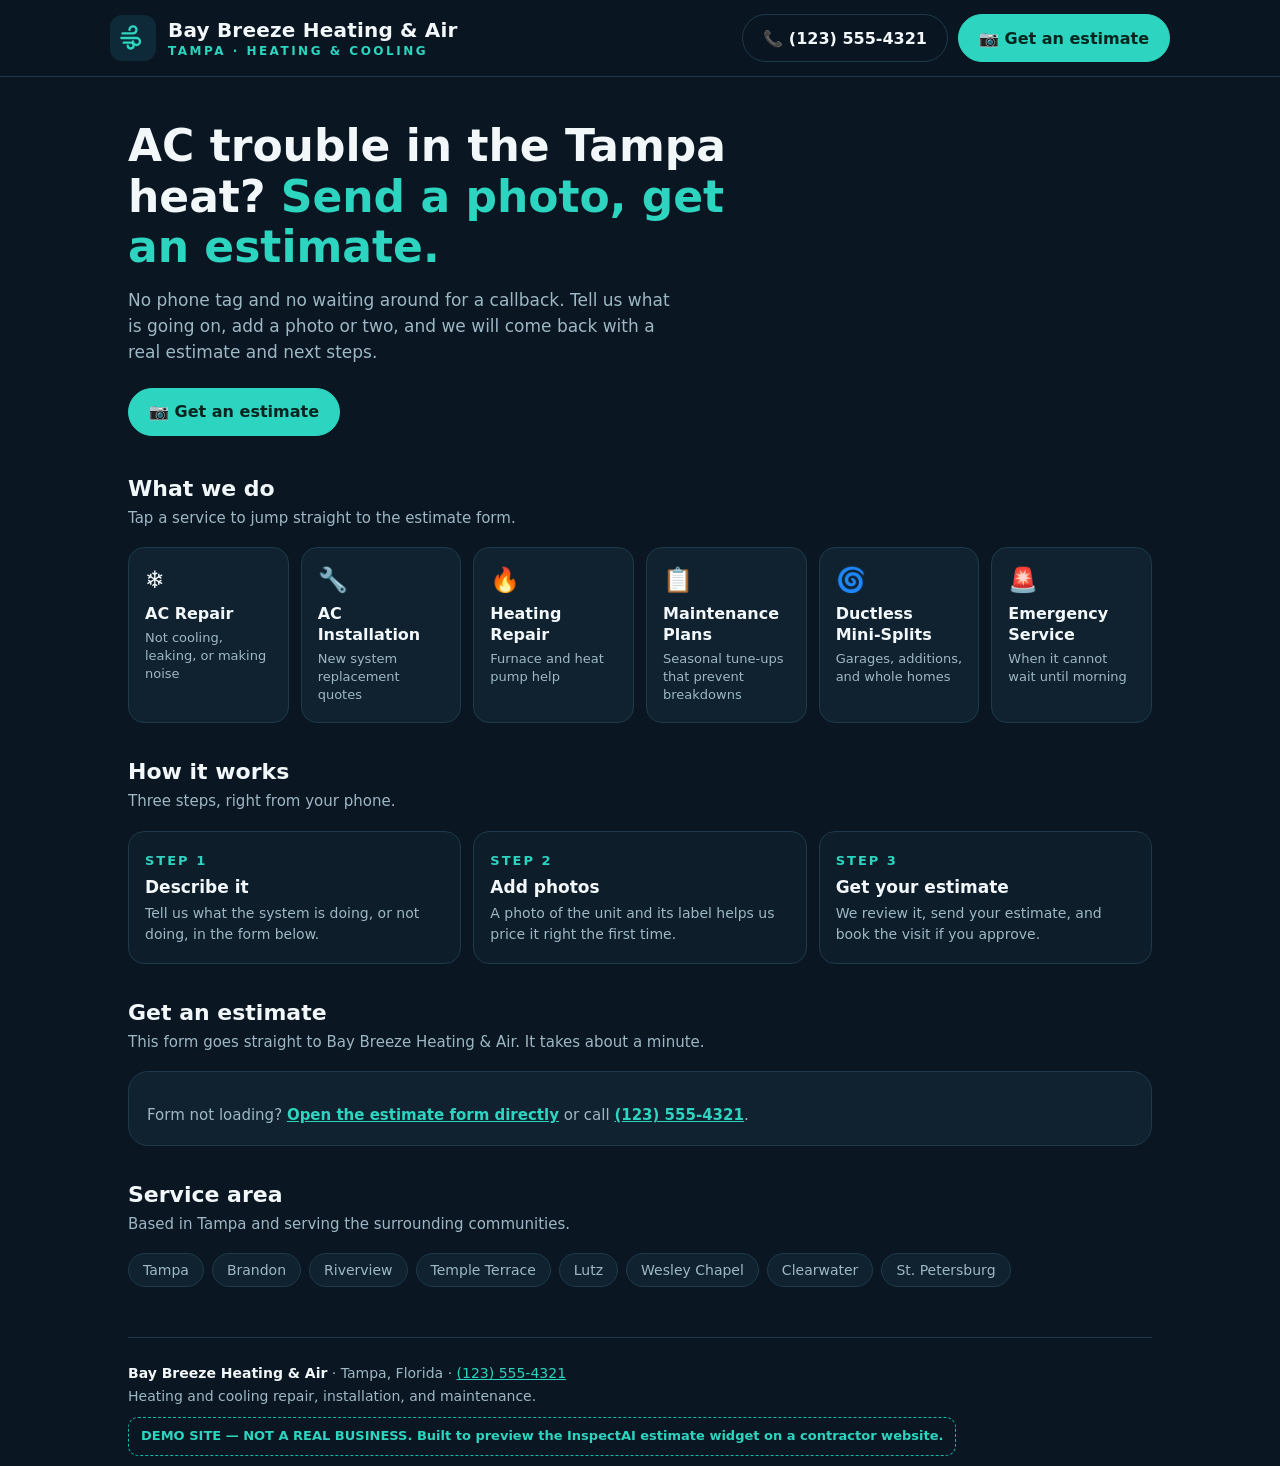
==== index.html @ d7ee794e "Bay Breeze Heating & Air demo site with live InspectAI widget embed" ====
<!DOCTYPE html>
<html lang="en">
<head>
<meta charset="UTF-8">
<meta name="viewport" content="width=device-width, initial-scale=1.0">
<meta name="robots" content="noindex, nofollow">
<title>Bay Breeze Heating &amp; Air — Tampa Heating &amp; Cooling</title>
<style>
  :root{
    --bg:#0a1622; --panel:#10222f; --panel2:#0d1d2a; --line:#1e3a4a;
    --teal:#2dd4bf; --teal-dark:#14b8a6; --text:#f2f7f9; --muted:#9db8c4;
  }
  *{box-sizing:border-box; margin:0; padding:0;}
  html{scroll-behavior:smooth;}
  body{background:var(--bg); color:var(--text); font-family:system-ui,-apple-system,"Segoe UI",Roboto,Helvetica,Arial,sans-serif; padding-bottom:86px;}
  a{color:inherit;}
  .wrap{max-width:1060px; margin:0 auto; padding:0 18px;}

  header.site{position:sticky; top:0; z-index:20; background:rgba(10,22,34,.96); border-bottom:1px solid var(--line); backdrop-filter:blur(6px);}
  .site-inner{display:flex; flex-wrap:wrap; gap:12px; align-items:center; justify-content:space-between; padding:14px 0;}
  .brand{display:flex; align-items:center; gap:12px; min-width:0;}
  .brand-mark{width:46px; height:46px; border-radius:12px; background:#0e2a38; display:grid; place-items:center; flex:0 0 auto;}
  .brand h1{font-size:20px; font-weight:800; letter-spacing:.2px; line-height:1.15;}
  .brand p{color:var(--teal); font-size:12px; font-weight:700; letter-spacing:2.5px; margin-top:2px;}
  .actions{display:flex; gap:10px; flex-wrap:wrap;}
  .btn{display:inline-flex; align-items:center; gap:8px; min-height:48px; padding:12px 20px; border-radius:999px; font-weight:700; font-size:16px; text-decoration:none; border:1px solid var(--line); cursor:pointer;}
  .btn-call{background:transparent; color:var(--text);}
  .btn-est{background:var(--teal); border-color:var(--teal); color:#06251f;}
  .btn-est:active{background:var(--teal-dark);}

  .hero{padding:44px 0 10px;}
  .hero h2{font-size:34px; line-height:1.15; font-weight:850; max-width:640px;}
  .hero h2 span{color:var(--teal);}
  .hero p{color:var(--muted); font-size:17px; line-height:1.55; margin-top:14px; max-width:560px;}
  .hero .btn{margin-top:22px;}

  section{padding:30px 0 6px;}
  .sec-title{font-size:22px; font-weight:800; margin-bottom:6px;}
  .sec-sub{color:var(--muted); font-size:15px; margin-bottom:18px; line-height:1.5;}

  .grid{display:grid; grid-template-columns:repeat(auto-fit,minmax(150px,1fr)); gap:12px;}
  .card{display:block; background:var(--panel); border:1px solid var(--line); border-radius:16px; padding:18px 16px; text-decoration:none; min-height:96px;}
  .card:active{border-color:var(--teal);}
  .card .ic{font-size:24px; display:block; margin-bottom:10px;}
  .card strong{font-size:16px; display:block; line-height:1.3;}
  .card small{color:var(--muted); font-size:13px; display:block; margin-top:4px; line-height:1.4;}

  .steps{display:grid; grid-template-columns:repeat(auto-fit,minmax(200px,1fr)); gap:12px;}
  .step{background:var(--panel2); border:1px solid var(--line); border-radius:16px; padding:18px 16px;}
  .step b{color:var(--teal); font-size:13px; letter-spacing:2px;}
  .step strong{display:block; font-size:17px; margin:8px 0 6px;}
  .step p{color:var(--muted); font-size:14px; line-height:1.5;}

  .chips{display:flex; flex-wrap:wrap; gap:8px;}
  .chip{border:1px solid var(--line); background:var(--panel); color:var(--muted); border-radius:999px; padding:8px 14px; font-size:14px;}

  .estimate-box{background:var(--panel); border:1px solid var(--line); border-radius:20px; padding:18px;}
  .estimate-box iframe{border-radius:16px;}
  .fallback{margin-top:14px; color:var(--muted); font-size:15px; line-height:1.5;}
  .fallback a{color:var(--teal); font-weight:700;}

  footer{margin-top:44px; border-top:1px solid var(--line); padding:24px 0 10px; color:var(--muted); font-size:14px; line-height:1.6;}
  footer .demo{display:inline-block; margin-top:10px; border:1px dashed var(--teal-dark); color:var(--teal); border-radius:10px; padding:8px 12px; font-size:13px; font-weight:700;}

  .stickybar{position:fixed; left:0; right:0; bottom:0; z-index:30; background:rgba(10,22,34,.97); border-top:1px solid var(--line); padding:10px 14px calc(10px + env(safe-area-inset-bottom)); display:flex; gap:10px;}
  .stickybar a{flex:1; justify-content:center;}
  .stickybar .btn-call{background:#fff; color:#0a1622; border-color:#fff;}
  @media (min-width:760px){ .stickybar{display:none;} body{padding-bottom:0;} .hero h2{font-size:44px;} }
</style>
</head>
<body>

<header class="site">
  <div class="wrap site-inner">
    <div class="brand">
      <div class="brand-mark" aria-hidden="true">
        <svg width="28" height="28" viewBox="0 0 24 24" fill="none" stroke="#2dd4bf" stroke-width="2" stroke-linecap="round"><path d="M3 8h9a3 3 0 1 0-3-3"/><path d="M2 12h13a3 3 0 1 1-3 3"/><path d="M4 16h6a2.5 2.5 0 1 1-2.5 2.5"/></svg>
      </div>
      <div>
        <h1>Bay Breeze Heating &amp; Air</h1>
        <p>TAMPA &middot; HEATING &amp; COOLING</p>
      </div>
    </div>
    <div class="actions">
      <a class="btn btn-call" href="tel:+11235554321">&#128222; (123) 555-4321</a>
      <a class="btn btn-est" href="#estimate">&#128247; Get an estimate</a>
    </div>
  </div>
</header>

<main class="wrap">

  <div class="hero">
    <h2>AC trouble in the Tampa heat? <span>Send a photo, get an estimate.</span></h2>
    <p>No phone tag and no waiting around for a callback. Tell us what is going on, add a photo or two, and we will come back with a real estimate and next steps.</p>
    <a class="btn btn-est" href="#estimate">&#128247; Get an estimate</a>
  </div>

  <section aria-labelledby="services-title">
    <h3 class="sec-title" id="services-title">What we do</h3>
    <p class="sec-sub">Tap a service to jump straight to the estimate form.</p>
    <div class="grid">
      <a class="card" href="#estimate"><span class="ic">&#10052;&#65038;</span><strong>AC Repair</strong><small>Not cooling, leaking, or making noise</small></a>
      <a class="card" href="#estimate"><span class="ic">&#128295;</span><strong>AC Installation</strong><small>New system replacement quotes</small></a>
      <a class="card" href="#estimate"><span class="ic">&#128293;</span><strong>Heating Repair</strong><small>Furnace and heat pump help</small></a>
      <a class="card" href="#estimate"><span class="ic">&#128203;</span><strong>Maintenance Plans</strong><small>Seasonal tune-ups that prevent breakdowns</small></a>
      <a class="card" href="#estimate"><span class="ic">&#127744;</span><strong>Ductless Mini-Splits</strong><small>Garages, additions, and whole homes</small></a>
      <a class="card" href="#estimate"><span class="ic">&#128680;</span><strong>Emergency Service</strong><small>When it cannot wait until morning</small></a>
    </div>
  </section>

  <section aria-labelledby="how-title">
    <h3 class="sec-title" id="how-title">How it works</h3>
    <p class="sec-sub">Three steps, right from your phone.</p>
    <div class="steps">
      <div class="step"><b>STEP 1</b><strong>Describe it</strong><p>Tell us what the system is doing, or not doing, in the form below.</p></div>
      <div class="step"><b>STEP 2</b><strong>Add photos</strong><p>A photo of the unit and its label helps us price it right the first time.</p></div>
      <div class="step"><b>STEP 3</b><strong>Get your estimate</strong><p>We review it, send your estimate, and book the visit if you approve.</p></div>
    </div>
  </section>

  <section id="estimate" aria-labelledby="estimate-title">
    <h3 class="sec-title" id="estimate-title">Get an estimate</h3>
    <p class="sec-sub">This form goes straight to Bay Breeze Heating &amp; Air. It takes about a minute.</p>
    <div class="estimate-box">
      <script src="https://goinspectai.com/inspectai-widget.js" data-tenant="bay-breeze-heating-air-92e1407" async></script>
      <p class="fallback">Form not loading? <a href="https://goinspectai.com/estimate/bay-breeze-heating-air-92e1407">Open the estimate form directly</a> or call <a href="tel:+11235554321">(123) 555-4321</a>.</p>
    </div>
  </section>

  <section aria-labelledby="area-title">
    <h3 class="sec-title" id="area-title">Service area</h3>
    <p class="sec-sub">Based in Tampa and serving the surrounding communities.</p>
    <div class="chips">
      <span class="chip">Tampa</span><span class="chip">Brandon</span><span class="chip">Riverview</span><span class="chip">Temple Terrace</span><span class="chip">Lutz</span><span class="chip">Wesley Chapel</span><span class="chip">Clearwater</span><span class="chip">St. Petersburg</span>
    </div>
  </section>

  <footer>
    <p><strong style="color:var(--text)">Bay Breeze Heating &amp; Air</strong> &middot; Tampa, Florida &middot; <a href="tel:+11235554321" style="color:var(--teal)">(123) 555-4321</a></p>
    <p>Heating and cooling repair, installation, and maintenance.</p>
    <span class="demo">DEMO SITE — NOT A REAL BUSINESS. Built to preview the InspectAI estimate widget on a contractor website.</span>
  </footer>

</main>

<div class="stickybar">
  <a class="btn btn-call" href="tel:+11235554321">&#128222; Call now</a>
  <a class="btn btn-est" href="#estimate">&#128247; Get an estimate</a>
</div>

</body>
</html>
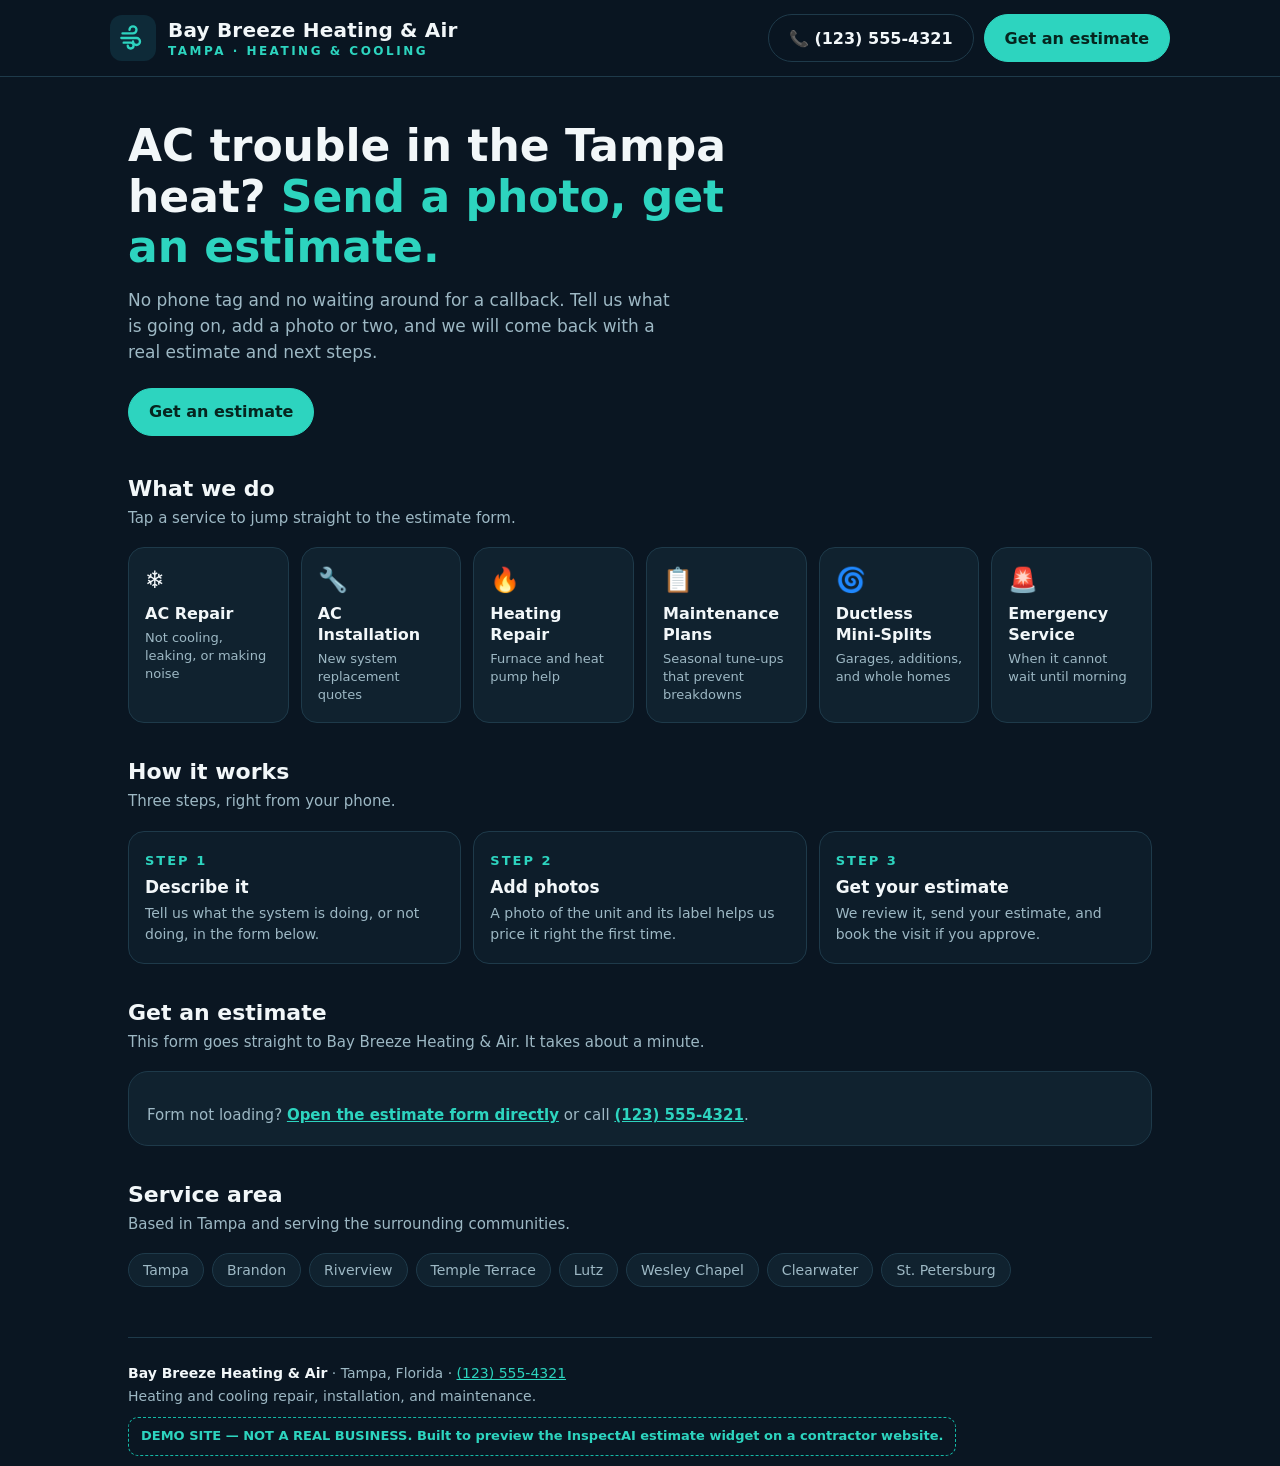
==== commit 2c909df5: "Remove camera emoji from Get an estimate buttons" ====
--- a/index.html
+++ b/index.html
@@ -83,7 +83,7 @@
     </div>
     <div class="actions">
       <a class="btn btn-call" href="tel:+11235554321">&#128222; (123) 555-4321</a>
-      <a class="btn btn-est" href="#estimate">&#128247; Get an estimate</a>
+      <a class="btn btn-est" href="#estimate">Get an estimate</a>
     </div>
   </div>
 </header>
@@ -93,7 +93,7 @@
   <div class="hero">
     <h2>AC trouble in the Tampa heat? <span>Send a photo, get an estimate.</span></h2>
     <p>No phone tag and no waiting around for a callback. Tell us what is going on, add a photo or two, and we will come back with a real estimate and next steps.</p>
-    <a class="btn btn-est" href="#estimate">&#128247; Get an estimate</a>
+    <a class="btn btn-est" href="#estimate">Get an estimate</a>
   </div>
 
   <section aria-labelledby="services-title">
@@ -146,8 +146,10 @@
 
 <div class="stickybar">
   <a class="btn btn-call" href="tel:+11235554321">&#128222; Call now</a>
-  <a class="btn btn-est" href="#estimate">&#128247; Get an estimate</a>
+  <a class="btn btn-est" href="#estimate">Get an estimate</a>
 </div>
+
+<script src="https://goinspectai.com/scout-embed.js" data-scout-site="bay-breeze-heating-air-92e1407" async></script>
 
 </body>
 </html>
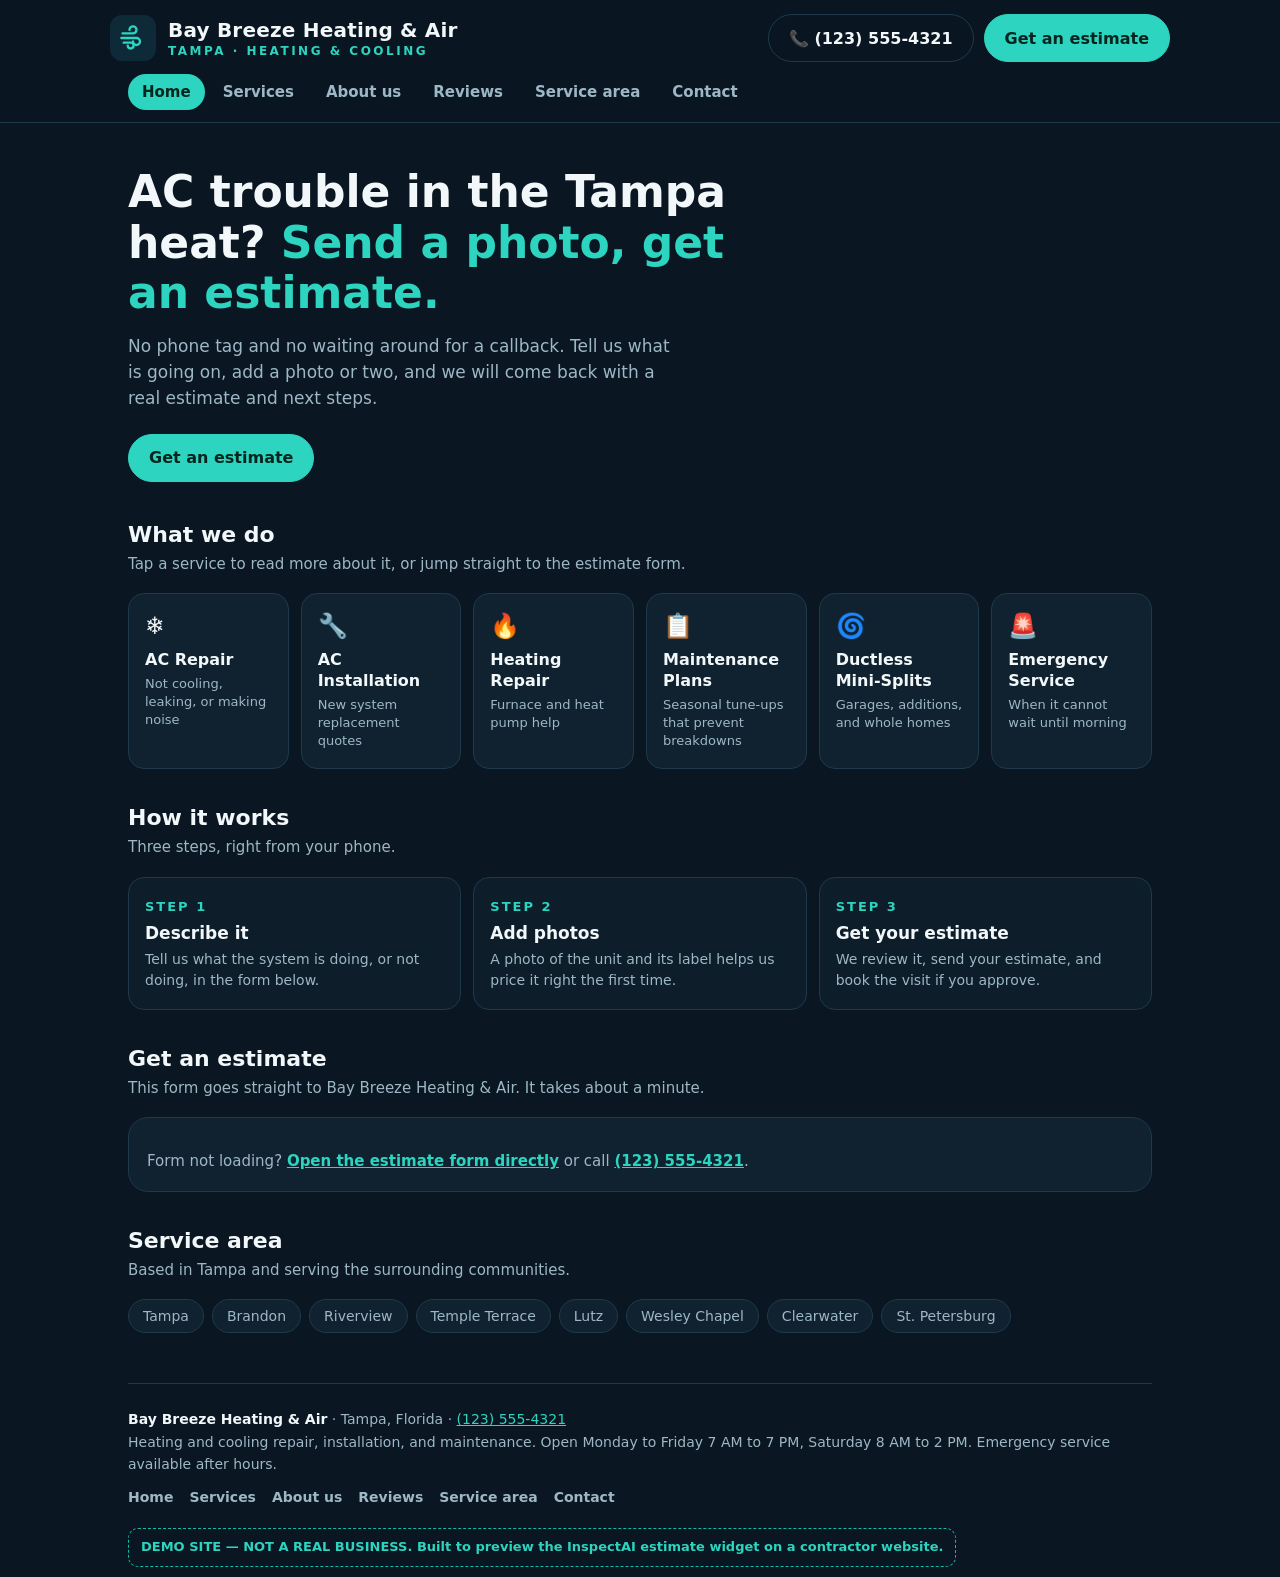
==== commit ed2e8041: "Expand demo into a multi-page site: About, Services, Reviews, Service Area, Contact Shared styles.cs" ====
--- a/index.html
+++ b/index.html
@@ -5,74 +5,13 @@
 <meta name="viewport" content="width=device-width, initial-scale=1.0">
 <meta name="robots" content="noindex, nofollow">
 <title>Bay Breeze Heating &amp; Air — Tampa Heating &amp; Cooling</title>
-<style>
-  :root{
-    --bg:#0a1622; --panel:#10222f; --panel2:#0d1d2a; --line:#1e3a4a;
-    --teal:#2dd4bf; --teal-dark:#14b8a6; --text:#f2f7f9; --muted:#9db8c4;
-  }
-  *{box-sizing:border-box; margin:0; padding:0;}
-  html{scroll-behavior:smooth;}
-  body{background:var(--bg); color:var(--text); font-family:system-ui,-apple-system,"Segoe UI",Roboto,Helvetica,Arial,sans-serif; padding-bottom:86px;}
-  a{color:inherit;}
-  .wrap{max-width:1060px; margin:0 auto; padding:0 18px;}
-
-  header.site{position:sticky; top:0; z-index:20; background:rgba(10,22,34,.96); border-bottom:1px solid var(--line); backdrop-filter:blur(6px);}
-  .site-inner{display:flex; flex-wrap:wrap; gap:12px; align-items:center; justify-content:space-between; padding:14px 0;}
-  .brand{display:flex; align-items:center; gap:12px; min-width:0;}
-  .brand-mark{width:46px; height:46px; border-radius:12px; background:#0e2a38; display:grid; place-items:center; flex:0 0 auto;}
-  .brand h1{font-size:20px; font-weight:800; letter-spacing:.2px; line-height:1.15;}
-  .brand p{color:var(--teal); font-size:12px; font-weight:700; letter-spacing:2.5px; margin-top:2px;}
-  .actions{display:flex; gap:10px; flex-wrap:wrap;}
-  .btn{display:inline-flex; align-items:center; gap:8px; min-height:48px; padding:12px 20px; border-radius:999px; font-weight:700; font-size:16px; text-decoration:none; border:1px solid var(--line); cursor:pointer;}
-  .btn-call{background:transparent; color:var(--text);}
-  .btn-est{background:var(--teal); border-color:var(--teal); color:#06251f;}
-  .btn-est:active{background:var(--teal-dark);}
-
-  .hero{padding:44px 0 10px;}
-  .hero h2{font-size:34px; line-height:1.15; font-weight:850; max-width:640px;}
-  .hero h2 span{color:var(--teal);}
-  .hero p{color:var(--muted); font-size:17px; line-height:1.55; margin-top:14px; max-width:560px;}
-  .hero .btn{margin-top:22px;}
-
-  section{padding:30px 0 6px;}
-  .sec-title{font-size:22px; font-weight:800; margin-bottom:6px;}
-  .sec-sub{color:var(--muted); font-size:15px; margin-bottom:18px; line-height:1.5;}
-
-  .grid{display:grid; grid-template-columns:repeat(auto-fit,minmax(150px,1fr)); gap:12px;}
-  .card{display:block; background:var(--panel); border:1px solid var(--line); border-radius:16px; padding:18px 16px; text-decoration:none; min-height:96px;}
-  .card:active{border-color:var(--teal);}
-  .card .ic{font-size:24px; display:block; margin-bottom:10px;}
-  .card strong{font-size:16px; display:block; line-height:1.3;}
-  .card small{color:var(--muted); font-size:13px; display:block; margin-top:4px; line-height:1.4;}
-
-  .steps{display:grid; grid-template-columns:repeat(auto-fit,minmax(200px,1fr)); gap:12px;}
-  .step{background:var(--panel2); border:1px solid var(--line); border-radius:16px; padding:18px 16px;}
-  .step b{color:var(--teal); font-size:13px; letter-spacing:2px;}
-  .step strong{display:block; font-size:17px; margin:8px 0 6px;}
-  .step p{color:var(--muted); font-size:14px; line-height:1.5;}
-
-  .chips{display:flex; flex-wrap:wrap; gap:8px;}
-  .chip{border:1px solid var(--line); background:var(--panel); color:var(--muted); border-radius:999px; padding:8px 14px; font-size:14px;}
-
-  .estimate-box{background:var(--panel); border:1px solid var(--line); border-radius:20px; padding:18px;}
-  .estimate-box iframe{border-radius:16px;}
-  .fallback{margin-top:14px; color:var(--muted); font-size:15px; line-height:1.5;}
-  .fallback a{color:var(--teal); font-weight:700;}
-
-  footer{margin-top:44px; border-top:1px solid var(--line); padding:24px 0 10px; color:var(--muted); font-size:14px; line-height:1.6;}
-  footer .demo{display:inline-block; margin-top:10px; border:1px dashed var(--teal-dark); color:var(--teal); border-radius:10px; padding:8px 12px; font-size:13px; font-weight:700;}
-
-  .stickybar{position:fixed; left:0; right:0; bottom:0; z-index:30; background:rgba(10,22,34,.97); border-top:1px solid var(--line); padding:10px 14px calc(10px + env(safe-area-inset-bottom)); display:flex; gap:10px;}
-  .stickybar a{flex:1; justify-content:center;}
-  .stickybar .btn-call{background:#fff; color:#0a1622; border-color:#fff;}
-  @media (min-width:760px){ .stickybar{display:none;} body{padding-bottom:0;} .hero h2{font-size:44px;} }
-</style>
+<link rel="stylesheet" href="styles.css">
 </head>
 <body>
 
 <header class="site">
   <div class="wrap site-inner">
-    <div class="brand">
+    <a class="brand" href="index.html">
       <div class="brand-mark" aria-hidden="true">
         <svg width="28" height="28" viewBox="0 0 24 24" fill="none" stroke="#2dd4bf" stroke-width="2" stroke-linecap="round"><path d="M3 8h9a3 3 0 1 0-3-3"/><path d="M2 12h13a3 3 0 1 1-3 3"/><path d="M4 16h6a2.5 2.5 0 1 1-2.5 2.5"/></svg>
       </div>
@@ -80,11 +19,21 @@
         <h1>Bay Breeze Heating &amp; Air</h1>
         <p>TAMPA &middot; HEATING &amp; COOLING</p>
       </div>
-    </div>
+    </a>
     <div class="actions">
       <a class="btn btn-call" href="tel:+11235554321">&#128222; (123) 555-4321</a>
       <a class="btn btn-est" href="#estimate">Get an estimate</a>
     </div>
+  </div>
+  <div class="wrap">
+    <nav class="mainnav" aria-label="Main">
+      <a href="index.html" aria-current="page">Home</a>
+      <a href="services.html">Services</a>
+      <a href="about.html">About us</a>
+      <a href="reviews.html">Reviews</a>
+      <a href="service-area.html">Service area</a>
+      <a href="contact.html">Contact</a>
+    </nav>
   </div>
 </header>
 
@@ -98,14 +47,14 @@
 
   <section aria-labelledby="services-title">
     <h3 class="sec-title" id="services-title">What we do</h3>
-    <p class="sec-sub">Tap a service to jump straight to the estimate form.</p>
+    <p class="sec-sub">Tap a service to read more about it, or jump straight to the estimate form.</p>
     <div class="grid">
-      <a class="card" href="#estimate"><span class="ic">&#10052;&#65038;</span><strong>AC Repair</strong><small>Not cooling, leaking, or making noise</small></a>
-      <a class="card" href="#estimate"><span class="ic">&#128295;</span><strong>AC Installation</strong><small>New system replacement quotes</small></a>
-      <a class="card" href="#estimate"><span class="ic">&#128293;</span><strong>Heating Repair</strong><small>Furnace and heat pump help</small></a>
-      <a class="card" href="#estimate"><span class="ic">&#128203;</span><strong>Maintenance Plans</strong><small>Seasonal tune-ups that prevent breakdowns</small></a>
-      <a class="card" href="#estimate"><span class="ic">&#127744;</span><strong>Ductless Mini-Splits</strong><small>Garages, additions, and whole homes</small></a>
-      <a class="card" href="#estimate"><span class="ic">&#128680;</span><strong>Emergency Service</strong><small>When it cannot wait until morning</small></a>
+      <a class="card" href="services.html#ac-repair"><span class="ic">&#10052;&#65038;</span><strong>AC Repair</strong><small>Not cooling, leaking, or making noise</small></a>
+      <a class="card" href="services.html#ac-installation"><span class="ic">&#128295;</span><strong>AC Installation</strong><small>New system replacement quotes</small></a>
+      <a class="card" href="services.html#heating"><span class="ic">&#128293;</span><strong>Heating Repair</strong><small>Furnace and heat pump help</small></a>
+      <a class="card" href="services.html#maintenance"><span class="ic">&#128203;</span><strong>Maintenance Plans</strong><small>Seasonal tune-ups that prevent breakdowns</small></a>
+      <a class="card" href="services.html#mini-splits"><span class="ic">&#127744;</span><strong>Ductless Mini-Splits</strong><small>Garages, additions, and whole homes</small></a>
+      <a class="card" href="services.html#emergency"><span class="ic">&#128680;</span><strong>Emergency Service</strong><small>When it cannot wait until morning</small></a>
     </div>
   </section>
 
@@ -138,7 +87,10 @@
 
   <footer>
     <p><strong style="color:var(--text)">Bay Breeze Heating &amp; Air</strong> &middot; Tampa, Florida &middot; <a href="tel:+11235554321" style="color:var(--teal)">(123) 555-4321</a></p>
-    <p>Heating and cooling repair, installation, and maintenance.</p>
+    <p>Heating and cooling repair, installation, and maintenance. Open Monday to Friday 7 AM to 7 PM, Saturday 8 AM to 2 PM. Emergency service available after hours.</p>
+    <nav aria-label="Footer">
+      <a href="index.html">Home</a><a href="services.html">Services</a><a href="about.html">About us</a><a href="reviews.html">Reviews</a><a href="service-area.html">Service area</a><a href="contact.html">Contact</a>
+    </nav>
     <span class="demo">DEMO SITE — NOT A REAL BUSINESS. Built to preview the InspectAI estimate widget on a contractor website.</span>
   </footer>
 
--- a/styles.css
+++ b/styles.css
@@ -0,0 +1,102 @@
+:root{
+  --bg:#0a1622; --panel:#10222f; --panel2:#0d1d2a; --line:#1e3a4a;
+  --teal:#2dd4bf; --teal-dark:#14b8a6; --text:#f2f7f9; --muted:#9db8c4;
+}
+*{box-sizing:border-box; margin:0; padding:0;}
+html{scroll-behavior:smooth;}
+body{background:var(--bg); color:var(--text); font-family:system-ui,-apple-system,"Segoe UI",Roboto,Helvetica,Arial,sans-serif; padding-bottom:86px;}
+a{color:inherit;}
+.wrap{max-width:1060px; margin:0 auto; padding:0 18px;}
+
+header.site{position:sticky; top:0; z-index:20; background:rgba(10,22,34,.96); border-bottom:1px solid var(--line); backdrop-filter:blur(6px);}
+.site-inner{display:flex; flex-wrap:wrap; gap:12px; align-items:center; justify-content:space-between; padding:14px 0 8px;}
+.brand{display:flex; align-items:center; gap:12px; min-width:0; text-decoration:none;}
+.brand-mark{width:46px; height:46px; border-radius:12px; background:#0e2a38; display:grid; place-items:center; flex:0 0 auto;}
+.brand h1{font-size:20px; font-weight:800; letter-spacing:.2px; line-height:1.15;}
+.brand p{color:var(--teal); font-size:12px; font-weight:700; letter-spacing:2.5px; margin-top:2px;}
+.actions{display:flex; gap:10px; flex-wrap:wrap;}
+.btn{display:inline-flex; align-items:center; gap:8px; min-height:48px; padding:12px 20px; border-radius:999px; font-weight:700; font-size:16px; text-decoration:none; border:1px solid var(--line); cursor:pointer;}
+.btn-call{background:transparent; color:var(--text);}
+.btn-est{background:var(--teal); border-color:var(--teal); color:#06251f;}
+.btn-est:active{background:var(--teal-dark);}
+
+nav.mainnav{display:flex; flex-wrap:wrap; gap:4px; padding:4px 0 12px;}
+nav.mainnav a{padding:9px 14px; border-radius:999px; text-decoration:none; font-size:15px; font-weight:600; color:var(--muted);}
+nav.mainnav a:active, nav.mainnav a:hover{color:var(--text); background:var(--panel);}
+nav.mainnav a[aria-current="page"]{color:#06251f; background:var(--teal);}
+
+.hero{padding:44px 0 10px;}
+.hero h2{font-size:34px; line-height:1.15; font-weight:850; max-width:640px;}
+.hero h2 span{color:var(--teal);}
+.hero p{color:var(--muted); font-size:17px; line-height:1.55; margin-top:14px; max-width:560px;}
+.hero .btn{margin-top:22px;}
+
+.pagehead{padding:36px 0 4px;}
+.pagehead h2{font-size:30px; line-height:1.2; font-weight:850; max-width:640px;}
+.pagehead h2 span{color:var(--teal);}
+.pagehead p{color:var(--muted); font-size:16px; line-height:1.55; margin-top:12px; max-width:600px;}
+
+section{padding:30px 0 6px;}
+.sec-title{font-size:22px; font-weight:800; margin-bottom:6px;}
+.sec-sub{color:var(--muted); font-size:15px; margin-bottom:18px; line-height:1.5;}
+
+.grid{display:grid; grid-template-columns:repeat(auto-fit,minmax(150px,1fr)); gap:12px;}
+.card{display:block; background:var(--panel); border:1px solid var(--line); border-radius:16px; padding:18px 16px; text-decoration:none; min-height:96px;}
+.card:active{border-color:var(--teal);}
+.card .ic{font-size:24px; display:block; margin-bottom:10px;}
+.card strong{font-size:16px; display:block; line-height:1.3;}
+.card small{color:var(--muted); font-size:13px; display:block; margin-top:4px; line-height:1.4;}
+
+.steps{display:grid; grid-template-columns:repeat(auto-fit,minmax(200px,1fr)); gap:12px;}
+.step{background:var(--panel2); border:1px solid var(--line); border-radius:16px; padding:18px 16px;}
+.step b{color:var(--teal); font-size:13px; letter-spacing:2px;}
+.step strong{display:block; font-size:17px; margin:8px 0 6px;}
+.step p{color:var(--muted); font-size:14px; line-height:1.5;}
+
+.chips{display:flex; flex-wrap:wrap; gap:8px;}
+.chip{border:1px solid var(--line); background:var(--panel); color:var(--muted); border-radius:999px; padding:8px 14px; font-size:14px;}
+
+.prose{color:var(--muted); font-size:16px; line-height:1.65; max-width:680px;}
+.prose p{margin-bottom:14px;}
+.prose strong{color:var(--text);}
+
+.svc{display:grid; grid-template-columns:repeat(auto-fit,minmax(280px,1fr)); gap:12px;}
+.svc-item{background:var(--panel); border:1px solid var(--line); border-radius:16px; padding:20px 18px;}
+.svc-item .ic{font-size:26px; display:block; margin-bottom:10px;}
+.svc-item strong{font-size:18px; display:block; line-height:1.3;}
+.svc-item p{color:var(--muted); font-size:14px; line-height:1.55; margin-top:6px;}
+.svc-item .from{color:var(--teal); font-weight:700; font-size:14px; margin-top:10px; display:block;}
+.svc-item a{color:var(--teal); font-weight:700; font-size:14px; text-decoration:none; display:inline-block; margin-top:8px;}
+
+.reviews{display:grid; grid-template-columns:repeat(auto-fit,minmax(280px,1fr)); gap:12px;}
+.review{background:var(--panel); border:1px solid var(--line); border-radius:16px; padding:20px 18px;}
+.review .stars{color:var(--teal); letter-spacing:3px; font-size:15px;}
+.review p{color:var(--text); font-size:15px; line-height:1.55; margin-top:10px;}
+.review small{color:var(--muted); font-size:13px; display:block; margin-top:10px;}
+
+.team{display:grid; grid-template-columns:repeat(auto-fit,minmax(200px,1fr)); gap:12px;}
+.member{background:var(--panel2); border:1px solid var(--line); border-radius:16px; padding:20px 18px; text-align:center;}
+.member .face{font-size:40px; display:block; margin-bottom:8px;}
+.member strong{display:block; font-size:16px;}
+.member small{color:var(--muted); font-size:13px; line-height:1.5; display:block; margin-top:4px;}
+
+.facts{display:grid; grid-template-columns:repeat(auto-fit,minmax(200px,1fr)); gap:12px;}
+.fact{background:var(--panel2); border:1px solid var(--line); border-radius:16px; padding:18px 16px;}
+.fact b{color:var(--teal); font-size:13px; letter-spacing:2px;}
+.fact strong{display:block; font-size:17px; margin:8px 0 6px;}
+.fact p{color:var(--muted); font-size:14px; line-height:1.5;}
+
+.estimate-box{background:var(--panel); border:1px solid var(--line); border-radius:20px; padding:18px;}
+.estimate-box iframe{border-radius:16px;}
+.fallback{margin-top:14px; color:var(--muted); font-size:15px; line-height:1.5;}
+.fallback a{color:var(--teal); font-weight:700;}
+
+footer{margin-top:44px; border-top:1px solid var(--line); padding:24px 0 10px; color:var(--muted); font-size:14px; line-height:1.6;}
+footer nav{display:flex; flex-wrap:wrap; gap:6px 16px; margin:10px 0;}
+footer nav a{color:var(--muted); text-decoration:none; font-weight:600;}
+footer .demo{display:inline-block; margin-top:10px; border:1px dashed var(--teal-dark); color:var(--teal); border-radius:10px; padding:8px 12px; font-size:13px; font-weight:700;}
+
+.stickybar{position:fixed; left:0; right:0; bottom:0; z-index:30; background:rgba(10,22,34,.97); border-top:1px solid var(--line); padding:10px 14px calc(10px + env(safe-area-inset-bottom)); display:flex; gap:10px;}
+.stickybar a{flex:1; justify-content:center;}
+.stickybar .btn-call{background:#fff; color:#0a1622; border-color:#fff;}
+@media (min-width:760px){ .stickybar{display:none;} body{padding-bottom:0;} .hero h2{font-size:44px;} .pagehead h2{font-size:38px;} }
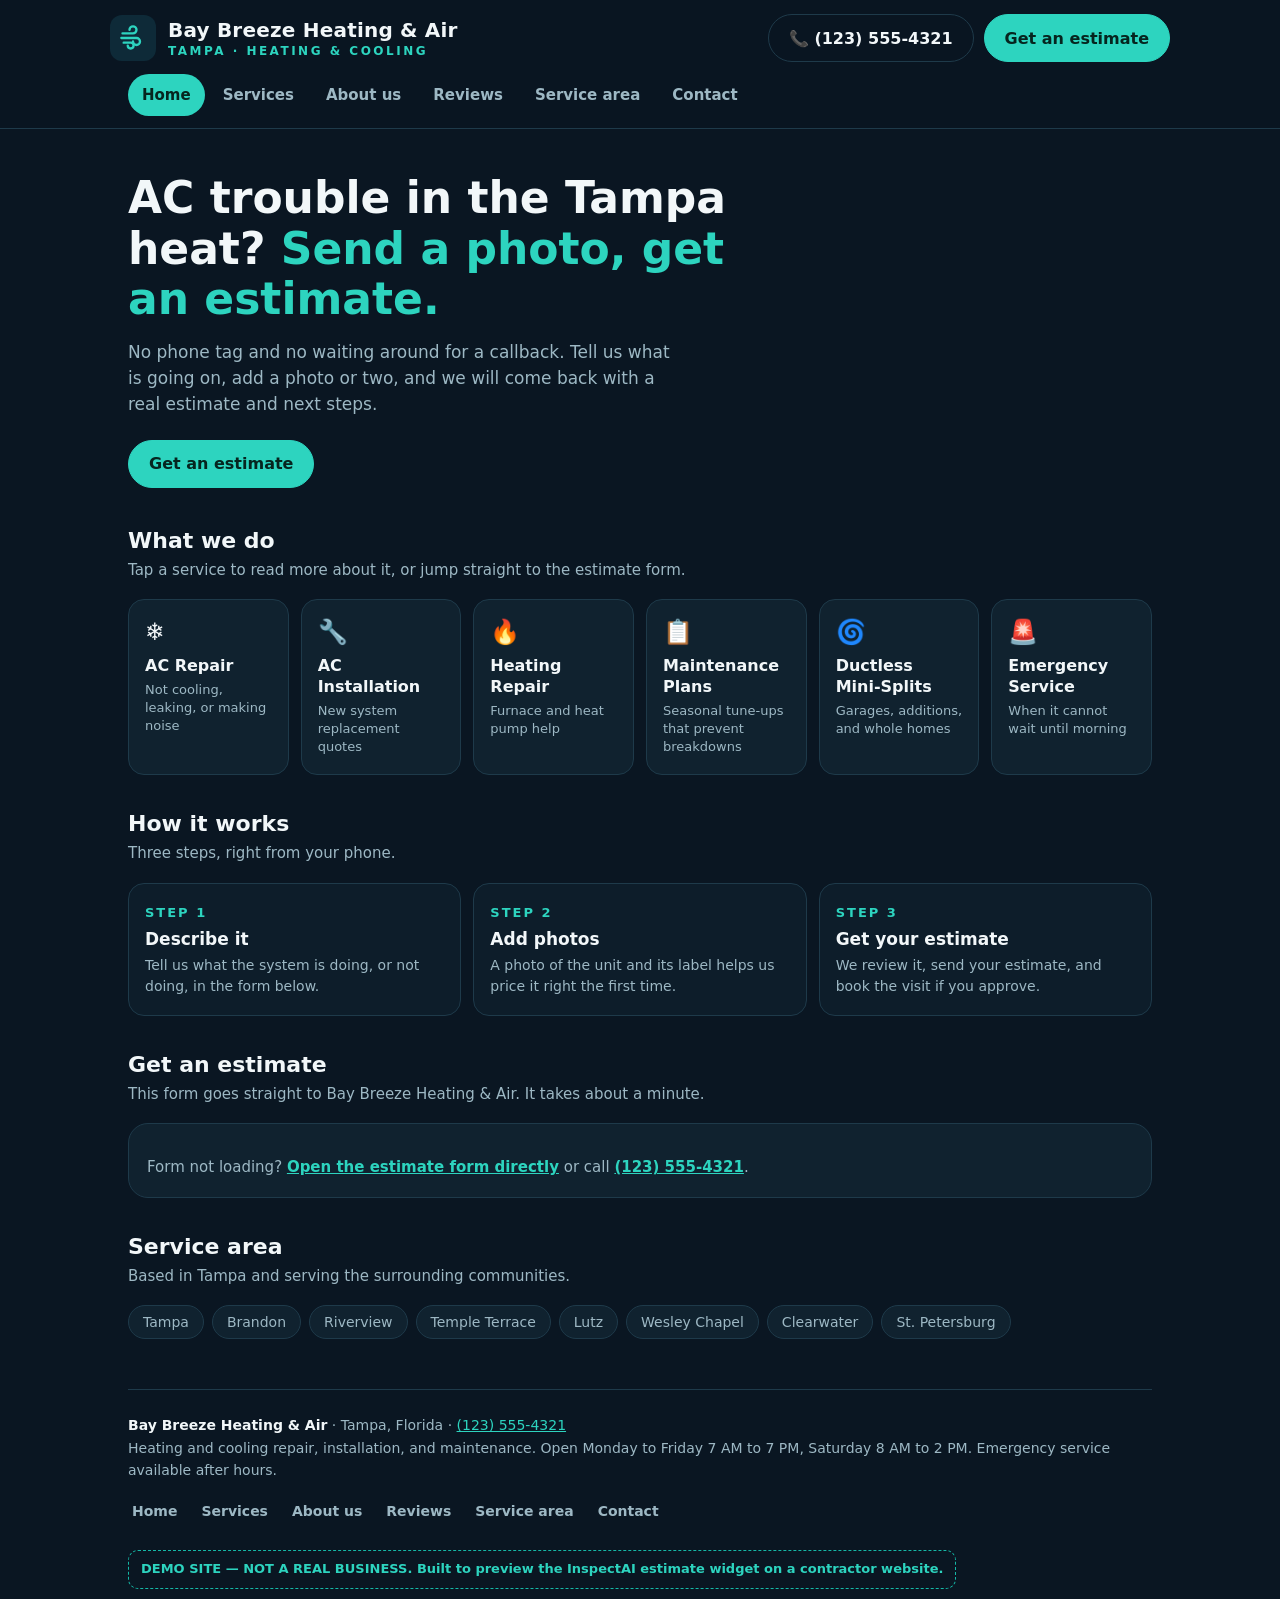
==== commit 8b01f743: "UI fixes from the Nov 6 audit - scroll-padding-top so anchored jumps (service cards, #estimate) no  " ====
--- a/index.html
+++ b/index.html
@@ -5,6 +5,7 @@
 <meta name="viewport" content="width=device-width, initial-scale=1.0">
 <meta name="robots" content="noindex, nofollow">
 <title>Bay Breeze Heating &amp; Air — Tampa Heating &amp; Cooling</title>
+<link rel="icon" type="image/svg+xml" href="favicon.svg">
 <link rel="stylesheet" href="styles.css">
 </head>
 <body>
--- a/styles.css
+++ b/styles.css
@@ -3,7 +3,8 @@
   --teal:#2dd4bf; --teal-dark:#14b8a6; --text:#f2f7f9; --muted:#9db8c4;
 }
 *{box-sizing:border-box; margin:0; padding:0;}
-html{scroll-behavior:smooth;}
+html{scroll-behavior:smooth; scroll-padding-top:150px;}
+:focus-visible{outline:2px solid var(--teal); outline-offset:2px;}
 body{background:var(--bg); color:var(--text); font-family:system-ui,-apple-system,"Segoe UI",Roboto,Helvetica,Arial,sans-serif; padding-bottom:86px;}
 a{color:inherit;}
 .wrap{max-width:1060px; margin:0 auto; padding:0 18px;}
@@ -21,7 +22,7 @@
 .btn-est:active{background:var(--teal-dark);}
 
 nav.mainnav{display:flex; flex-wrap:wrap; gap:4px; padding:4px 0 12px;}
-nav.mainnav a{padding:9px 14px; border-radius:999px; text-decoration:none; font-size:15px; font-weight:600; color:var(--muted);}
+nav.mainnav a{padding:12px 14px; border-radius:999px; text-decoration:none; font-size:15px; font-weight:600; color:var(--muted);}
 nav.mainnav a:active, nav.mainnav a:hover{color:var(--text); background:var(--panel);}
 nav.mainnav a[aria-current="page"]{color:#06251f; background:var(--teal);}
 
@@ -60,7 +61,7 @@
 .prose p{margin-bottom:14px;}
 .prose strong{color:var(--text);}
 
-.svc{display:grid; grid-template-columns:repeat(auto-fit,minmax(280px,1fr)); gap:12px;}
+.svc{display:grid; grid-template-columns:repeat(auto-fit,minmax(min(280px,100%),1fr)); gap:12px;}
 .svc-item{background:var(--panel); border:1px solid var(--line); border-radius:16px; padding:20px 18px;}
 .svc-item .ic{font-size:26px; display:block; margin-bottom:10px;}
 .svc-item strong{font-size:18px; display:block; line-height:1.3;}
@@ -68,7 +69,7 @@
 .svc-item .from{color:var(--teal); font-weight:700; font-size:14px; margin-top:10px; display:block;}
 .svc-item a{color:var(--teal); font-weight:700; font-size:14px; text-decoration:none; display:inline-block; margin-top:8px;}
 
-.reviews{display:grid; grid-template-columns:repeat(auto-fit,minmax(280px,1fr)); gap:12px;}
+.reviews{display:grid; grid-template-columns:repeat(auto-fit,minmax(min(280px,100%),1fr)); gap:12px;}
 .review{background:var(--panel); border:1px solid var(--line); border-radius:16px; padding:20px 18px;}
 .review .stars{color:var(--teal); letter-spacing:3px; font-size:15px;}
 .review p{color:var(--text); font-size:15px; line-height:1.55; margin-top:10px;}
@@ -93,10 +94,10 @@
 
 footer{margin-top:44px; border-top:1px solid var(--line); padding:24px 0 10px; color:var(--muted); font-size:14px; line-height:1.6;}
 footer nav{display:flex; flex-wrap:wrap; gap:6px 16px; margin:10px 0;}
-footer nav a{color:var(--muted); text-decoration:none; font-weight:600;}
+footer nav a{color:var(--muted); text-decoration:none; font-weight:600; padding:8px 4px;}
 footer .demo{display:inline-block; margin-top:10px; border:1px dashed var(--teal-dark); color:var(--teal); border-radius:10px; padding:8px 12px; font-size:13px; font-weight:700;}
 
-.stickybar{position:fixed; left:0; right:0; bottom:0; z-index:30; background:rgba(10,22,34,.97); border-top:1px solid var(--line); padding:10px 14px calc(10px + env(safe-area-inset-bottom)); display:flex; gap:10px;}
+.stickybar{position:fixed; left:0; right:0; bottom:0; z-index:30; padding-right:118px; background:rgba(10,22,34,.97); border-top:1px solid var(--line); padding:10px 14px calc(10px + env(safe-area-inset-bottom)); display:flex; gap:10px;}
 .stickybar a{flex:1; justify-content:center;}
 .stickybar .btn-call{background:#fff; color:#0a1622; border-color:#fff;}
 @media (min-width:760px){ .stickybar{display:none;} body{padding-bottom:0;} .hero h2{font-size:44px;} .pagehead h2{font-size:38px;} }
